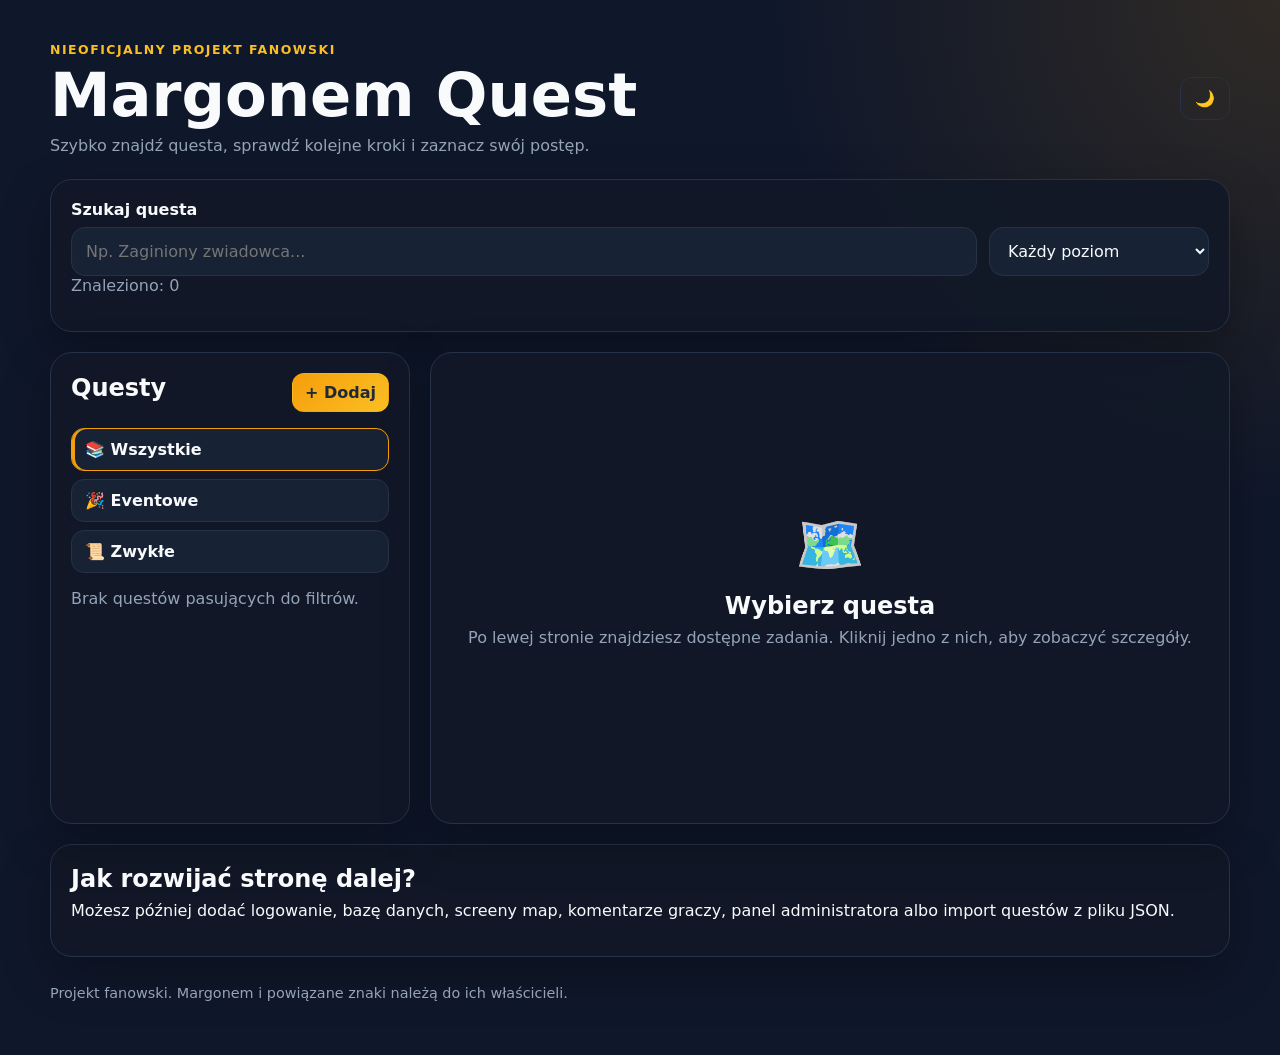
==== index.html @ 0ce4c706 "Add files via upload" ====
<!DOCTYPE html>
<html lang="pl">
<head>
  <meta charset="UTF-8" />
  <meta name="viewport" content="width=device-width, initial-scale=1.0" />
  <meta name="description" content="Nieoficjalna pomoc do questów w Margonem." />
  <title>Margonem Quest</title>
  <link rel="stylesheet" href="style.css" />
</head>
<body>
  <header class="site-header">
    <div class="container header-inner">
      <div>
        <p class="eyebrow">Nieoficjalny projekt fanowski</p>
        <h1>Margonem Quest</h1>
        <p class="subtitle">Szybko znajdź questa, sprawdź kolejne kroki i zaznacz swój postęp.</p>
      </div>
      <button id="themeToggle" class="ghost-btn" type="button" aria-label="Zmień motyw">🌙</button>
    </div>
  </header>

  <main class="container">
    <section class="panel search-panel">
      <label for="searchInput">Szukaj questa</label>
      <div class="search-row">
        <input id="searchInput" type="search" placeholder="Np. Zaginiony zwiadowca..." autocomplete="off" />
        <select id="levelFilter" aria-label="Filtr poziomu">
          <option value="all">Każdy poziom</option>
          <option value="1-20">1–20</option>
          <option value="21-50">21–50</option>
          <option value="51+">51+</option>
        </select>
      </div>
      <p id="resultsInfo" class="muted"></p>
    </section>

    <section class="layout">
      <aside class="panel quest-list-panel">
        <div class="section-heading">
          <h2>Questy</h2>
          <button id="showAddFormBtn" class="primary-btn small-btn" type="button">+ Dodaj</button>
        </div>
        <div id="categoryFolders" class="category-folders">
<button type="button" class="category-folder active" data-category="all">📚 Wszystkie</button>
<button type="button" class="category-folder" data-category="event">🎉 Eventowe</button>
<button type="button" class="category-folder" data-category="normal">📜 Zwykłe</button>
</div><div id="questList" class="quest-list"></div>
      </aside>

      <section class="panel quest-details-panel">
        <div id="emptyState" class="empty-state">
          <div class="empty-icon">🗺️</div>
          <h2>Wybierz questa</h2>
          <p>Po lewej stronie znajdziesz dostępne zadania. Kliknij jedno z nich, aby zobaczyć szczegóły.</p>
        </div>

        <article id="questDetails" class="hidden">
          <div class="quest-topline">
            <div>
              <p id="questMeta" class="eyebrow"></p>
              <h2 id="questTitle"></h2>
            </div>
            <div class="quest-actions">
              <button id="editQuestBtn" class="ghost-btn" type="button">✏️ Edytuj questa</button>
              <button id="resetProgressBtn" class="ghost-btn danger" type="button">Reset postępu</button>
            </div>
          </div>

          <p id="questDescription" class="quest-description"></p>

          <div class="info-grid">
            <div>
              <span>Start</span>
              <strong id="questStart"></strong>
            </div>
            <div>
              <span>Doświadczenie</span>
              <strong id="questExperience"></strong>
            </div>
            <div>
              <span>Złoto</span>
              <strong id="questGold"></strong>
            </div>
          </div>

          <div id="rewardItemsSection">
            <h3>Przedmioty w nagrodzie</h3>
            <ul id="rewardItemsList" class="reward-items-list"></ul>
          </div>

          <h3>Kroki questa</h3>
          <ol id="stepsList" class="steps-list"></ol>
        </article>
      </section>
    </section>

    <section id="addQuestPanel" class="panel add-panel hidden">
      <div class="section-heading">
        <div>
          <p class="eyebrow">Własna baza</p>
          <h2 id="questFormTitle">Dodaj nowego questa</h2>
        </div>
        <button id="closeAddFormBtn" class="ghost-btn" type="button">✕</button>
      </div>

      <form id="addQuestForm" class="quest-form">
        <input type="hidden" name="editId" value="" />
        <div class="form-grid">
          <label>
            Nazwa questa
            <input name="title" required placeholder="Np. Tajemnica starej wieży" />
          </label>
          <label>
            Poziom
            <input name="level" type="number" min="1" required placeholder="25" />
          </label>
          <label>
            Folder / kategoria
            <select name="category" required>
              <option value="normal">Zwykłe</option>
              <option value="event">Eventowe</option>
            </select>
          </label>
          <label>
            NPC / miejsce startu
            <input name="start" required placeholder="Np. Ithan — Strażnik" />
          </label>
          <label>
            Doświadczenie
            <input name="experience" type="number" min="0" value="0" required placeholder="Np. 12000" />
          </label>
          <label>
            Złoto
            <input name="gold" type="number" min="0" value="0" required placeholder="Np. 5000" />
          </label>
        </div>

        <label>
          Opis
          <textarea name="description" rows="3" required placeholder="Krótki opis zadania..."></textarea>
        </label>

        <div class="reward-editor">
          <div class="reward-editor-heading">
            <span>Grafiki przedmiotów (maks. 2)</span>
            <small>Kliknij kwadrat z plusem i wybierz grafikę z pulpitu.</small>
          </div>
          <div class="reward-image-pickers">
            <label class="reward-image-picker" id="rewardImagePicker1">
              <input id="rewardImageInput1" type="file" accept="image/*" hidden>
              <span class="reward-image-plus">+</span>
              <img id="rewardImagePreview1" alt="" class="hidden">
            </label>
            <label class="reward-image-picker" id="rewardImagePicker2">
              <input id="rewardImageInput2" type="file" accept="image/*" hidden>
              <span class="reward-image-plus">+</span>
              <img id="rewardImagePreview2" alt="" class="hidden">
            </label>
          </div>
          <input type="hidden" name="rewardImage1" value="">
          <input type="hidden" name="rewardImage2" value="">
        </div>

        <label>
          Przedmioty w nagrodzie — jeden przedmiot w jednej linii
          <textarea name="rewardItems" rows="6" placeholder="Mikstura leczenia | 3&#10;Skrzynia eventowa | 1 | Mikstura ×5; Klucz ×1"></textarea>
        </label>

        <label>
          Kroki — użyj #, ##, ### lub ####, aby tworzyć kolejne poziomy podpunktów
          <div class="format-toolbar" aria-label="Formatowanie tekstu">
            <button type="button" class="format-btn" data-format="bold" title="Pogrubienie: Shift+B"><strong>B</strong></button>
            <button type="button" class="format-btn" data-format="italic" title="Pochylenie: Shift+I"><em>I</em></button>
            <button type="button" class="format-btn" data-format="underline" title="Podkreślenie: Shift+U"><u>U</u></button>
            <span class="format-help">Skróty: Shift+B, Shift+I, Shift+U</span>
          </div>
          <textarea id="stepsEditor" name="steps" rows="12" required placeholder="Porozmawiaj z NPC-em&#10;# Wybierz odpowiedź&#10;## NPC odpowiada...&#10;### Kolejna odpowiedź&#10;#### Dodatkowa informacja"></textarea>
        </label>

        <button id="saveQuestBtn" class="primary-btn" type="submit">Zapisz questa</button>
      </form>
    </section>

    <section class="panel tips-panel">
      <h2>Jak rozwijać stronę dalej?</h2>
      <p>Możesz później dodać logowanie, bazę danych, screeny map, komentarze graczy, panel administratora albo import questów z pliku JSON.</p>
    </section>
  </main>

  <footer>
    <div class="container">
      <p>Projekt fanowski. Margonem i powiązane znaki należą do ich właścicieli.</p>
    </div>
  </footer>

  <script src="app.js"></script>
</body>
</html>
---- style.css ----
:root {
  --bg: #0f172a;
  --panel: #111827;
  --panel-2: #182235;
  --text: #f8fafc;
  --muted: #94a3b8;
  --accent: #f59e0b;
  --accent-2: #fbbf24;
  --border: #263247;
  --success: #22c55e;
  --danger: #ef4444;
  --shadow: 0 18px 50px rgba(0, 0, 0, .28);
}

body.light {
  --bg: #f3f4f6;
  --panel: #ffffff;
  --panel-2: #f8fafc;
  --text: #111827;
  --muted: #64748b;
  --border: #dbe3ee;
  --shadow: 0 18px 45px rgba(15, 23, 42, .08);
}

* {
  box-sizing: border-box;
}

html {
  scroll-behavior: smooth;
}

body {
  margin: 0;
  min-height: 100vh;
  font-family: Inter, ui-sans-serif, system-ui, -apple-system, BlinkMacSystemFont, "Segoe UI", sans-serif;
  background:
    radial-gradient(circle at top right, rgba(245, 158, 11, .14), transparent 32rem),
    var(--bg);
  color: var(--text);
}

button, input, select, textarea {
  font: inherit;
}

button {
  cursor: pointer;
}

.container {
  width: min(1180px, calc(100% - 32px));
  margin: 0 auto;
}

.site-header {
  padding: 42px 0 24px;
}

.header-inner,
.section-heading,
.quest-topline {
  display: flex;
  align-items: center;
  justify-content: space-between;
  gap: 20px;
}

h1, h2, h3, p {
  margin-top: 0;
}

h1 {
  margin-bottom: 10px;
  font-size: clamp(2rem, 5vw, 3.8rem);
  line-height: 1;
}

h2 {
  margin-bottom: 8px;
}

.subtitle,
.muted {
  color: var(--muted);
}

.subtitle {
  max-width: 760px;
  margin-bottom: 0;
}

.eyebrow {
  margin-bottom: 8px;
  color: var(--accent-2);
  font-size: .78rem;
  font-weight: 800;
  letter-spacing: .12em;
  text-transform: uppercase;
}

.panel {
  background: rgba(17, 24, 39, .92);
  background: color-mix(in srgb, var(--panel) 94%, transparent);
  border: 1px solid var(--border);
  border-radius: 22px;
  box-shadow: var(--shadow);
}

.search-panel {
  padding: 20px;
  margin-bottom: 20px;
}

.search-panel label,
.quest-form label {
  display: grid;
  gap: 8px;
  font-weight: 700;
}

.search-row {
  display: grid;
  grid-template-columns: 1fr 220px;
  gap: 12px;
  margin-top: 8px;
}

input, select, textarea {
  width: 100%;
  border: 1px solid var(--border);
  border-radius: 14px;
  padding: 13px 14px;
  color: var(--text);
  background: var(--panel-2);
  outline: none;
}

textarea {
  resize: vertical;
}

input:focus, select:focus, textarea:focus {
  border-color: var(--accent);
  box-shadow: 0 0 0 3px rgba(245, 158, 11, .12);
}

.layout {
  display: grid;
  grid-template-columns: 360px 1fr;
  gap: 20px;
}

.quest-list-panel,
.quest-details-panel,
.add-panel,
.tips-panel {
  padding: 20px;
}

.quest-list {
  display: grid;
  gap: 10px;
  margin-top: 16px;
}

.quest-card {
  width: 100%;
  text-align: left;
  border: 1px solid var(--border);
  border-radius: 16px;
  padding: 14px;
  color: var(--text);
  background: var(--panel-2);
  transition: .18s ease;
}

.quest-card:hover {
  transform: translateY(-1px);
  border-color: var(--accent);
}

.quest-card.active {
  border-color: var(--accent);
  box-shadow: inset 3px 0 0 var(--accent);
}

.quest-card strong {
  display: block;
  margin-bottom: 6px;
}

.quest-card span {
  color: var(--muted);
  font-size: .9rem;
}

.primary-btn,
.ghost-btn {
  border-radius: 12px;
  padding: 11px 14px;
  border: 1px solid transparent;
  font-weight: 800;
}

.primary-btn {
  color: #1f2937;
  background: linear-gradient(135deg, var(--accent), var(--accent-2));
}

.ghost-btn {
  color: var(--text);
  background: transparent;
  border-color: var(--border);
}

.small-btn {
  padding: 9px 12px;
}

.danger {
  color: #fecaca;
  border-color: rgba(239, 68, 68, .35);
}

.empty-state {
  min-height: 430px;
  display: grid;
  place-content: center;
  text-align: center;
  color: var(--muted);
}

.empty-state h2 {
  color: var(--text);
}

.empty-icon {
  font-size: 3.5rem;
  margin-bottom: 14px;
}

.hidden {
  display: none !important;
}

.quest-description {
  margin: 18px 0;
  color: var(--muted);
  line-height: 1.7;
}

.info-grid {
  display: grid;
  grid-template-columns: 1fr 1fr;
  gap: 12px;
  margin-bottom: 24px;
}

.info-grid > div {
  padding: 15px;
  border: 1px solid var(--border);
  border-radius: 16px;
  background: var(--panel-2);
}

.info-grid span {
  display: block;
  margin-bottom: 5px;
  color: var(--muted);
  font-size: .85rem;
}

.steps-list {
  display: grid;
  gap: 10px;
  padding-left: 0;
  list-style: none;
  counter-reset: quest-step;
}

.step-item {
  counter-increment: quest-step;
}

.step-label {
  display: grid;
  grid-template-columns: 38px 24px 1fr;
  align-items: center;
  gap: 10px;
  padding: 13px;
  border: 1px solid var(--border);
  border-radius: 15px;
  background: var(--panel-2);
}

.step-number::before {
  content: counter(quest-step);
  display: grid;
  place-items: center;
  width: 32px;
  height: 32px;
  border-radius: 10px;
  background: rgba(245, 158, 11, .14);
  color: var(--accent-2);
  font-weight: 900;
}

.step-label input {
  width: 18px;
  height: 18px;
  accent-color: var(--success);
}

.step-label.done .step-text {
  text-decoration: line-through;
  color: var(--muted);
}

.add-panel,
.tips-panel {
  margin-top: 20px;
}

.quest-form {
  display: grid;
  gap: 16px;
  margin-top: 18px;
}

.form-grid {
  display: grid;
  grid-template-columns: 1fr 1fr;
  gap: 16px;
}

footer {
  padding: 28px 0 40px;
  color: var(--muted);
  font-size: .9rem;
}

@media (max-width: 820px) {
  .layout {
    grid-template-columns: 1fr;
  }

  .search-row,
  .form-grid,
  .info-grid {
    grid-template-columns: 1fr;
  }

  .header-inner,
  .quest-topline {
    align-items: flex-start;
  }
}


.reward-items-list {
  display: grid;
  gap: 9px;
  padding: 0;
  margin: 10px 0 24px;
  list-style: none;
}

.reward-items-list li {
  display: flex;
  justify-content: space-between;
  gap: 16px;
  padding: 12px 14px;
  border: 1px solid var(--border);
  border-radius: 14px;
  background: var(--panel-2);
}

.reward-items-list strong {
  color: var(--accent-2);
  white-space: nowrap;
}

.quest-actions {
  display: flex;
  flex-wrap: wrap;
  gap: 8px;
}


.substeps-list {
  list-style: none;
  margin: 8px 0 0 48px;
  padding: 0;
  display: grid;
  gap: 8px;
}

.substep-label {
  display: grid;
  grid-template-columns: 24px 24px 1fr;
  align-items: center;
  gap: 8px;
  padding: 10px 12px;
  border-left: 2px solid var(--accent);
  border-radius: 10px;
  background: color-mix(in srgb, var(--panel-2) 88%, transparent);
}

.substep-label input {
  width: 17px;
  height: 17px;
  accent-color: var(--success);
}

.substep-label.done .step-text {
  text-decoration: line-through;
  color: var(--muted);
}

.substep-bullet {
  color: var(--accent-2);
  font-weight: 900;
  text-align: center;
}


.substeps-list .substeps-list {
  margin-left: 30px;
}

.substep-level-2 {
  opacity: .97;
}

.substep-level-3 {
  opacity: .94;
}

.substep-level-4 {
  opacity: .91;
}

.substep-level-2,
.substep-level-3,
.substep-level-4 {
  border-left-style: dashed;
}

@media (max-width: 600px) {
  .substeps-list {
    margin-left: 22px;
  }

  .substeps-list .substeps-list {
    margin-left: 16px;
  }

  .substep-bullet {
    font-size: .8rem;
  }
}


.format-toolbar {
  display: flex;
  align-items: center;
  flex-wrap: wrap;
  gap: 8px;
  margin-bottom: 8px;
}

.format-btn {
  min-width: 38px;
  height: 34px;
  border: 1px solid var(--border);
  border-radius: 9px;
  color: var(--text);
  background: var(--panel-2);
  font-size: 1rem;
}

.format-btn:hover {
  border-color: var(--accent);
}

.format-help {
  color: var(--muted);
  font-size: .82rem;
  font-weight: 500;
}

.step-text strong {
  font-weight: 900;
}

.step-text em {
  font-style: italic;
}

.step-text u {
  text-underline-offset: 3px;
}
.category-folders{display:grid;gap:8px;margin-top:16px}.category-folder{text-align:left;padding:11px 13px;border:1px solid var(--border);border-radius:13px;color:var(--text);background:var(--panel-2);font-weight:800}.category-folder:hover,.category-folder.active{border-color:var(--accent);box-shadow:inset 3px 0 0 var(--accent)}.reward-items-list li.reward-item{display:grid;grid-template-columns:46px 1fr auto;align-items:center;gap:12px}.reward-item-image,.reward-item-placeholder{width:46px;height:46px;border-radius:10px}.reward-item-image{object-fit:contain;background:rgba(255,255,255,.04)}.reward-item-placeholder{display:grid;place-items:center;border:1px solid var(--border);font-size:1.3rem}.reward-item-info{min-width:0;display:grid;gap:4px}.reward-item-contents{color:var(--muted);line-height:1.35}

.reward-editor {
  display: grid;
  gap: 10px;
}
.reward-editor-heading {
  display: grid;
  gap: 3px;
  font-weight: 800;
}
.reward-editor-heading small {
  color: var(--muted);
  font-weight: 500;
}
.reward-image-pickers {
  display: flex;
  gap: 12px;
  flex-wrap: wrap;
}
.reward-image-picker {
  width: 92px;
  height: 92px;
  display: grid;
  place-items: center;
  border: 2px dashed var(--border);
  border-radius: 16px;
  background: var(--panel-2);
  overflow: hidden;
  cursor: pointer;
  transition: .18s ease;
}
.reward-image-picker:hover {
  border-color: var(--accent);
  transform: translateY(-1px);
}
.reward-image-plus {
  font-size: 2.3rem;
  line-height: 1;
  color: var(--accent-2);
  font-weight: 300;
}
.reward-image-picker img {
  width: 100%;
  height: 100%;
  object-fit: contain;
  padding: 6px;
}
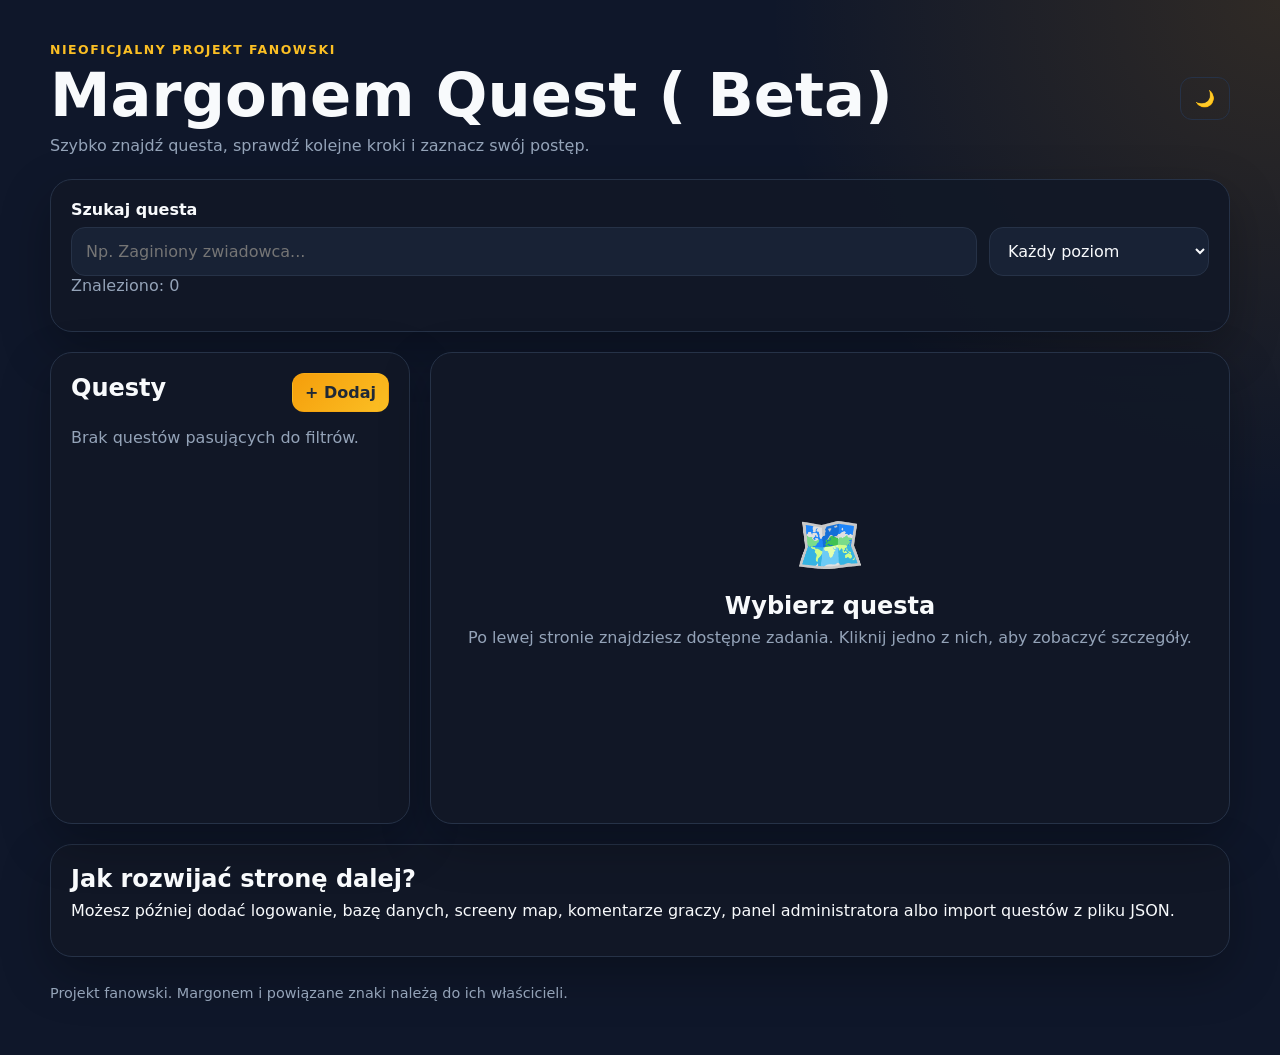
==== commit e58fa839: "Add files via upload" ====
--- a/index.html
+++ b/index.html
@@ -4,7 +4,7 @@
   <meta charset="UTF-8" />
   <meta name="viewport" content="width=device-width, initial-scale=1.0" />
   <meta name="description" content="Nieoficjalna pomoc do questów w Margonem." />
-  <title>Margonem Quest</title>
+  <title>Margonem Quest ( Beta)</title>
   <link rel="stylesheet" href="style.css" />
 </head>
 <body>
@@ -12,7 +12,7 @@
     <div class="container header-inner">
       <div>
         <p class="eyebrow">Nieoficjalny projekt fanowski</p>
-        <h1>Margonem Quest</h1>
+        <h1>Margonem Quest ( Beta)</h1>
         <p class="subtitle">Szybko znajdź questa, sprawdź kolejne kroki i zaznacz swój postęp.</p>
       </div>
       <button id="themeToggle" class="ghost-btn" type="button" aria-label="Zmień motyw">🌙</button>
@@ -40,11 +40,7 @@
           <h2>Questy</h2>
           <button id="showAddFormBtn" class="primary-btn small-btn" type="button">+ Dodaj</button>
         </div>
-        <div id="categoryFolders" class="category-folders">
-<button type="button" class="category-folder active" data-category="all">📚 Wszystkie</button>
-<button type="button" class="category-folder" data-category="event">🎉 Eventowe</button>
-<button type="button" class="category-folder" data-category="normal">📜 Zwykłe</button>
-</div><div id="questList" class="quest-list"></div>
+        <div id="questList" class="quest-list"></div>
       </aside>
 
       <section class="panel quest-details-panel">
@@ -115,13 +111,6 @@
             <input name="level" type="number" min="1" required placeholder="25" />
           </label>
           <label>
-            Folder / kategoria
-            <select name="category" required>
-              <option value="normal">Zwykłe</option>
-              <option value="event">Eventowe</option>
-            </select>
-          </label>
-          <label>
             NPC / miejsce startu
             <input name="start" required placeholder="Np. Ithan — Strażnik" />
           </label>
@@ -140,30 +129,9 @@
           <textarea name="description" rows="3" required placeholder="Krótki opis zadania..."></textarea>
         </label>
 
-        <div class="reward-editor">
-          <div class="reward-editor-heading">
-            <span>Grafiki przedmiotów (maks. 2)</span>
-            <small>Kliknij kwadrat z plusem i wybierz grafikę z pulpitu.</small>
-          </div>
-          <div class="reward-image-pickers">
-            <label class="reward-image-picker" id="rewardImagePicker1">
-              <input id="rewardImageInput1" type="file" accept="image/*" hidden>
-              <span class="reward-image-plus">+</span>
-              <img id="rewardImagePreview1" alt="" class="hidden">
-            </label>
-            <label class="reward-image-picker" id="rewardImagePicker2">
-              <input id="rewardImageInput2" type="file" accept="image/*" hidden>
-              <span class="reward-image-plus">+</span>
-              <img id="rewardImagePreview2" alt="" class="hidden">
-            </label>
-          </div>
-          <input type="hidden" name="rewardImage1" value="">
-          <input type="hidden" name="rewardImage2" value="">
-        </div>
-
         <label>
           Przedmioty w nagrodzie — jeden przedmiot w jednej linii
-          <textarea name="rewardItems" rows="6" placeholder="Mikstura leczenia | 3&#10;Skrzynia eventowa | 1 | Mikstura ×5; Klucz ×1"></textarea>
+          <textarea name="rewardItems" rows="5" placeholder="Format: Nazwa przedmiotu | ilość&#10;Mikstura leczenia | 3&#10;Klucz | 1"></textarea>
         </label>
 
         <label>
--- a/style.css
+++ b/style.css
@@ -501,51 +501,3 @@
 .step-text u {
   text-underline-offset: 3px;
 }
-.category-folders{display:grid;gap:8px;margin-top:16px}.category-folder{text-align:left;padding:11px 13px;border:1px solid var(--border);border-radius:13px;color:var(--text);background:var(--panel-2);font-weight:800}.category-folder:hover,.category-folder.active{border-color:var(--accent);box-shadow:inset 3px 0 0 var(--accent)}.reward-items-list li.reward-item{display:grid;grid-template-columns:46px 1fr auto;align-items:center;gap:12px}.reward-item-image,.reward-item-placeholder{width:46px;height:46px;border-radius:10px}.reward-item-image{object-fit:contain;background:rgba(255,255,255,.04)}.reward-item-placeholder{display:grid;place-items:center;border:1px solid var(--border);font-size:1.3rem}.reward-item-info{min-width:0;display:grid;gap:4px}.reward-item-contents{color:var(--muted);line-height:1.35}
-
-.reward-editor {
-  display: grid;
-  gap: 10px;
-}
-.reward-editor-heading {
-  display: grid;
-  gap: 3px;
-  font-weight: 800;
-}
-.reward-editor-heading small {
-  color: var(--muted);
-  font-weight: 500;
-}
-.reward-image-pickers {
-  display: flex;
-  gap: 12px;
-  flex-wrap: wrap;
-}
-.reward-image-picker {
-  width: 92px;
-  height: 92px;
-  display: grid;
-  place-items: center;
-  border: 2px dashed var(--border);
-  border-radius: 16px;
-  background: var(--panel-2);
-  overflow: hidden;
-  cursor: pointer;
-  transition: .18s ease;
-}
-.reward-image-picker:hover {
-  border-color: var(--accent);
-  transform: translateY(-1px);
-}
-.reward-image-plus {
-  font-size: 2.3rem;
-  line-height: 1;
-  color: var(--accent-2);
-  font-weight: 300;
-}
-.reward-image-picker img {
-  width: 100%;
-  height: 100%;
-  object-fit: contain;
-  padding: 6px;
-}
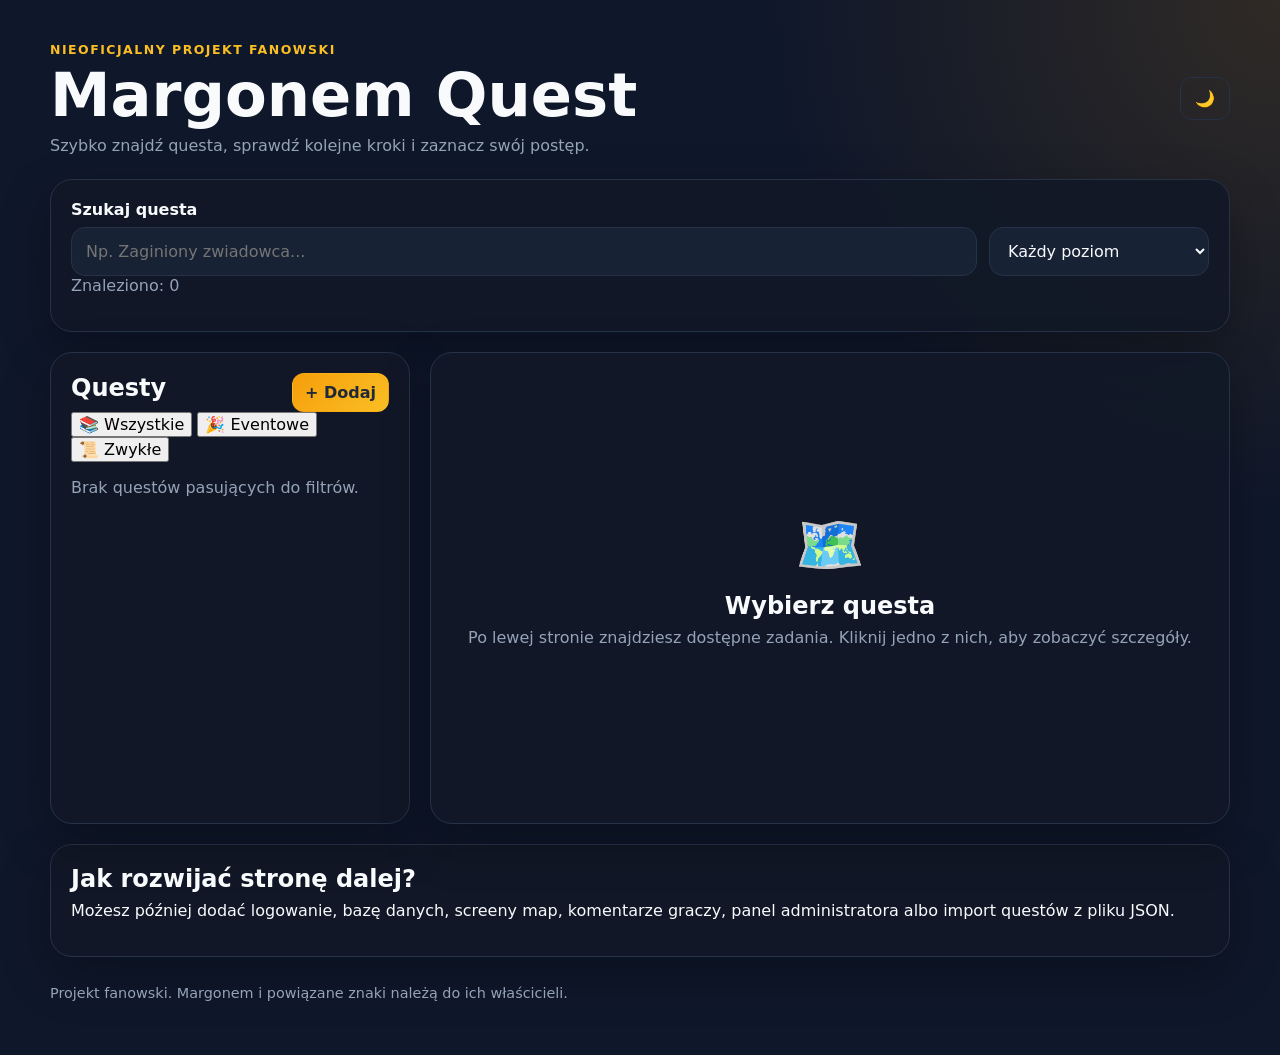
==== commit 63dfed75: "Add files via upload" ====
--- a/index.html
+++ b/index.html
@@ -4,7 +4,7 @@
   <meta charset="UTF-8" />
   <meta name="viewport" content="width=device-width, initial-scale=1.0" />
   <meta name="description" content="Nieoficjalna pomoc do questów w Margonem." />
-  <title>Margonem Quest ( Beta)</title>
+  <title>Margonem Quest</title>
   <link rel="stylesheet" href="style.css" />
 </head>
 <body>
@@ -12,7 +12,7 @@
     <div class="container header-inner">
       <div>
         <p class="eyebrow">Nieoficjalny projekt fanowski</p>
-        <h1>Margonem Quest ( Beta)</h1>
+        <h1>Margonem Quest</h1>
         <p class="subtitle">Szybko znajdź questa, sprawdź kolejne kroki i zaznacz swój postęp.</p>
       </div>
       <button id="themeToggle" class="ghost-btn" type="button" aria-label="Zmień motyw">🌙</button>
@@ -40,7 +40,11 @@
           <h2>Questy</h2>
           <button id="showAddFormBtn" class="primary-btn small-btn" type="button">+ Dodaj</button>
         </div>
-        <div id="questList" class="quest-list"></div>
+        <div id="categoryFolders" class="category-folders">
+<button type="button" class="category-folder active" data-category="all">📚 Wszystkie</button>
+<button type="button" class="category-folder" data-category="event">🎉 Eventowe</button>
+<button type="button" class="category-folder" data-category="normal">📜 Zwykłe</button>
+</div><div id="questList" class="quest-list"></div>
       </aside>
 
       <section class="panel quest-details-panel">
@@ -111,6 +115,13 @@
             <input name="level" type="number" min="1" required placeholder="25" />
           </label>
           <label>
+            Folder / kategoria
+            <select name="category" required>
+              <option value="normal">Zwykłe</option>
+              <option value="event">Eventowe</option>
+            </select>
+          </label>
+          <label>
             NPC / miejsce startu
             <input name="start" required placeholder="Np. Ithan — Strażnik" />
           </label>
@@ -129,9 +140,30 @@
           <textarea name="description" rows="3" required placeholder="Krótki opis zadania..."></textarea>
         </label>
 
+        <div class="reward-editor">
+          <div class="reward-editor-heading">
+            <span>Grafiki przedmiotów (maks. 2)</span>
+            <small>Kliknij kwadrat z plusem i wybierz grafikę z pulpitu.</small>
+          </div>
+          <div class="reward-image-pickers">
+            <label class="reward-image-picker" id="rewardImagePicker1">
+              <input id="rewardImageInput1" type="file" accept="image/*" hidden>
+              <span class="reward-image-plus">+</span>
+              <img id="rewardImagePreview1" alt="" class="hidden">
+            </label>
+            <label class="reward-image-picker" id="rewardImagePicker2">
+              <input id="rewardImageInput2" type="file" accept="image/*" hidden>
+              <span class="reward-image-plus">+</span>
+              <img id="rewardImagePreview2" alt="" class="hidden">
+            </label>
+          </div>
+          <input type="hidden" name="rewardImage1" value="">
+          <input type="hidden" name="rewardImage2" value="">
+        </div>
+
         <label>
           Przedmioty w nagrodzie — jeden przedmiot w jednej linii
-          <textarea name="rewardItems" rows="5" placeholder="Format: Nazwa przedmiotu | ilość&#10;Mikstura leczenia | 3&#10;Klucz | 1"></textarea>
+          <textarea name="rewardItems" rows="6" placeholder="Mikstura leczenia | 3&#10;Skrzynia eventowa | 1 | Mikstura ×5; Klucz ×1"></textarea>
         </label>
 
         <label>
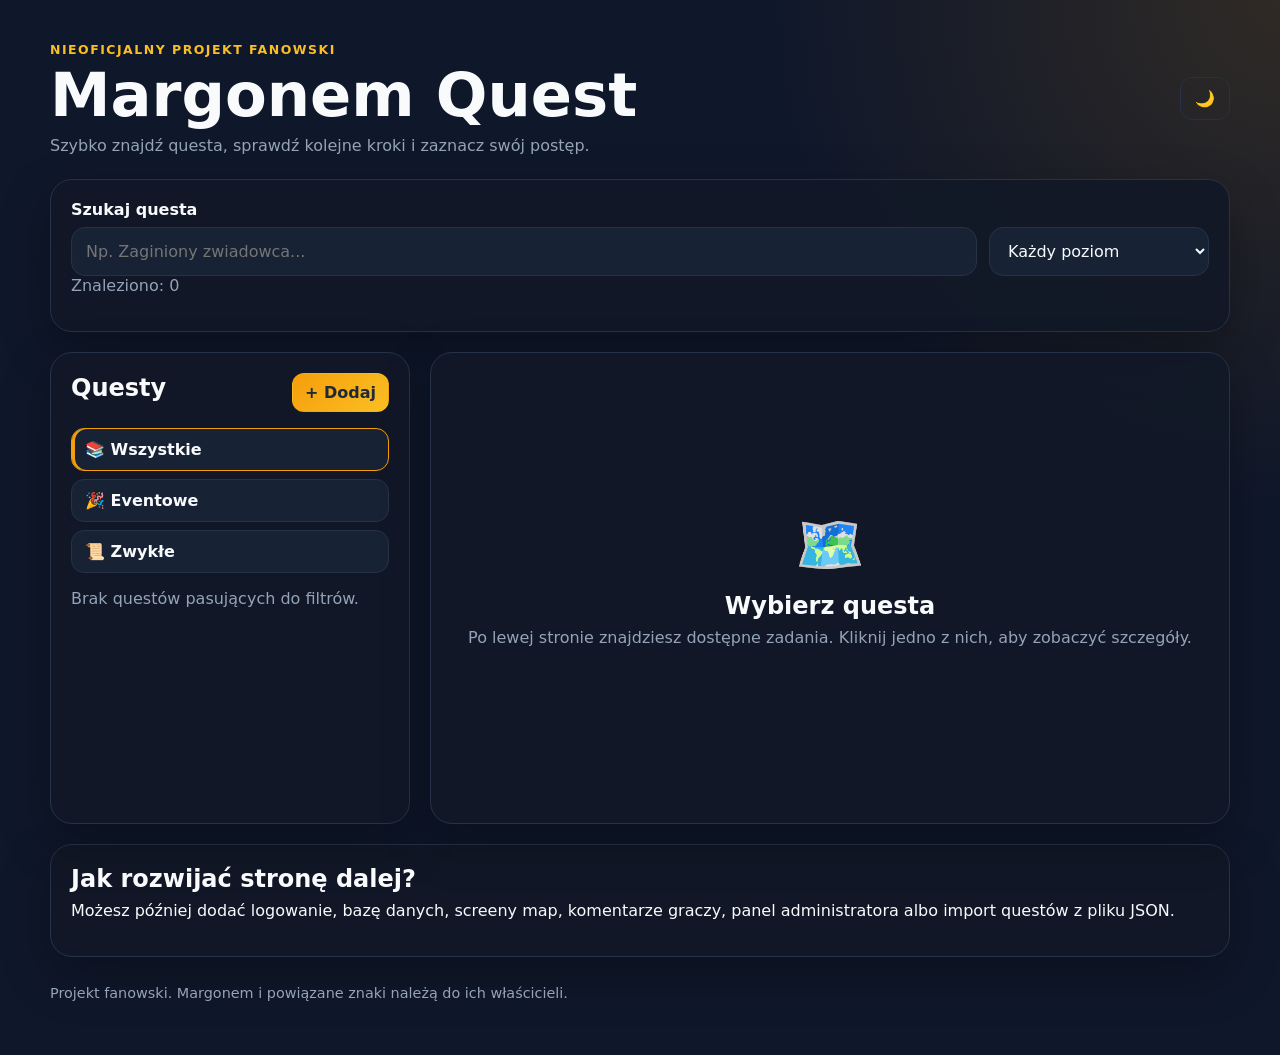
==== commit 8b9e89ca: "Add files via upload" ====
--- a/index.html
+++ b/index.html
@@ -142,29 +142,12 @@
 
         <div class="reward-editor">
           <div class="reward-editor-heading">
-            <span>Grafiki przedmiotów (maks. 2)</span>
-            <small>Kliknij kwadrat z plusem i wybierz grafikę z pulpitu.</small>
+            <span>Przedmioty w nagrodzie</span>
+            <small>Każdy przedmiot ma własne dwa kwadraty: „+” do wyboru grafiki i podgląd. Oba kwadraty można kliknąć, aby wybrać lub zmienić grafikę z pulpitu.</small>
           </div>
-          <div class="reward-image-pickers">
-            <label class="reward-image-picker" id="rewardImagePicker1">
-              <input id="rewardImageInput1" type="file" accept="image/*" hidden>
-              <span class="reward-image-plus">+</span>
-              <img id="rewardImagePreview1" alt="" class="hidden">
-            </label>
-            <label class="reward-image-picker" id="rewardImagePicker2">
-              <input id="rewardImageInput2" type="file" accept="image/*" hidden>
-              <span class="reward-image-plus">+</span>
-              <img id="rewardImagePreview2" alt="" class="hidden">
-            </label>
-          </div>
-          <input type="hidden" name="rewardImage1" value="">
-          <input type="hidden" name="rewardImage2" value="">
+          <div id="rewardRows" class="reward-rows"></div>
+          <button id="addRewardRowBtn" class="reward-add-row-btn" type="button">+ Dodaj kolejny przedmiot</button>
         </div>
-
-        <label>
-          Przedmioty w nagrodzie — jeden przedmiot w jednej linii
-          <textarea name="rewardItems" rows="6" placeholder="Mikstura leczenia | 3&#10;Skrzynia eventowa | 1 | Mikstura ×5; Klucz ×1"></textarea>
-        </label>
 
         <label>
           Kroki — użyj #, ##, ### lub ####, aby tworzyć kolejne poziomy podpunktów
--- a/style.css
+++ b/style.css
@@ -501,3 +501,177 @@
 .step-text u {
   text-underline-offset: 3px;
 }
+.category-folders{display:grid;gap:8px;margin-top:16px}.category-folder{text-align:left;padding:11px 13px;border:1px solid var(--border);border-radius:13px;color:var(--text);background:var(--panel-2);font-weight:800}.category-folder:hover,.category-folder.active{border-color:var(--accent);box-shadow:inset 3px 0 0 var(--accent)}.reward-items-list li.reward-item{display:grid;grid-template-columns:46px 1fr auto;align-items:center;gap:12px}.reward-item-image,.reward-item-placeholder{width:46px;height:46px;border-radius:10px}.reward-item-image{object-fit:contain;background:rgba(255,255,255,.04)}.reward-item-placeholder{display:grid;place-items:center;border:1px solid var(--border);font-size:1.3rem}.reward-item-info{min-width:0;display:grid;gap:4px}.reward-item-contents{color:var(--muted);line-height:1.35}
+
+.reward-editor {
+  display: grid;
+  gap: 10px;
+}
+.reward-editor-heading {
+  display: grid;
+  gap: 3px;
+  font-weight: 800;
+}
+.reward-editor-heading small {
+  color: var(--muted);
+  font-weight: 500;
+}
+.reward-image-pickers {
+  display: flex;
+  gap: 12px;
+  flex-wrap: wrap;
+}
+.reward-image-picker {
+  width: 92px;
+  height: 92px;
+  display: grid;
+  place-items: center;
+  border: 2px dashed var(--border);
+  border-radius: 16px;
+  background: var(--panel-2);
+  overflow: hidden;
+  cursor: pointer;
+  transition: .18s ease;
+}
+.reward-image-picker:hover {
+  border-color: var(--accent);
+  transform: translateY(-1px);
+}
+.reward-image-plus {
+  font-size: 2.3rem;
+  line-height: 1;
+  color: var(--accent-2);
+  font-weight: 300;
+}
+.reward-image-picker img {
+  width: 100%;
+  height: 100%;
+  object-fit: contain;
+  padding: 6px;
+}
+
+
+/* === Przedmioty: dynamiczny wiersz dla każdego przedmiotu === */
+.reward-rows {
+  display: grid;
+  gap: 14px;
+}
+
+.reward-row {
+  display: grid;
+  grid-template-columns: 92px 92px minmax(0, 1fr) 42px;
+  gap: 12px;
+  align-items: center;
+  padding: 14px;
+  border: 1px solid var(--border);
+  border-radius: 16px;
+  background: color-mix(in srgb, var(--panel-2) 72%, transparent);
+}
+
+.reward-upload-square,
+.reward-preview-square {
+  width: 92px;
+  height: 92px;
+  display: grid;
+  place-items: center;
+  border-radius: 14px;
+  background: var(--panel-2);
+  cursor: pointer;
+  overflow: hidden;
+}
+
+.reward-upload-square {
+  border: 2px dashed var(--border);
+  transition: .18s ease;
+}
+
+.reward-upload-square:hover,
+.reward-preview-square:hover {
+  border-color: var(--accent);
+}
+
+.reward-upload-plus {
+  color: var(--accent-2);
+  font-size: 2.6rem;
+  line-height: 1;
+  font-weight: 300;
+}
+
+.reward-preview-square {
+  border: 1px solid var(--border);
+}
+
+.reward-preview-square img {
+  width: 100%;
+  height: 100%;
+  object-fit: contain;
+  padding: 5px;
+}
+
+.reward-preview-empty {
+  color: var(--muted);
+  font-size: 1.8rem;
+}
+
+.reward-row-main {
+  min-width: 0;
+  display: grid;
+  gap: 10px;
+}
+
+.reward-row-subfields {
+  display: grid;
+  grid-template-columns: 100px minmax(0, 1fr);
+  gap: 10px;
+}
+
+.reward-remove-btn {
+  width: 40px;
+  height: 40px;
+  border: 1px solid rgba(239,68,68,.35);
+  border-radius: 12px;
+  color: #fecaca;
+  background: transparent;
+  font-weight: 900;
+}
+
+.reward-remove-btn:hover {
+  border-color: var(--danger);
+  background: rgba(239,68,68,.08);
+}
+
+.reward-add-row-btn {
+  width: 100%;
+  margin-top: 12px;
+  padding: 12px 14px;
+  border: 1px dashed var(--accent);
+  border-radius: 14px;
+  color: var(--accent-2);
+  background: rgba(245,158,11,.06);
+  font-weight: 800;
+}
+
+.reward-add-row-btn:hover {
+  background: rgba(245,158,11,.11);
+}
+
+@media (max-width: 760px) {
+  .reward-row {
+    grid-template-columns: 78px 78px minmax(0, 1fr);
+  }
+
+  .reward-upload-square,
+  .reward-preview-square {
+    width: 78px;
+    height: 78px;
+  }
+
+  .reward-remove-btn {
+    grid-column: 1 / -1;
+    width: 100%;
+  }
+
+  .reward-row-subfields {
+    grid-template-columns: 1fr;
+  }
+}
